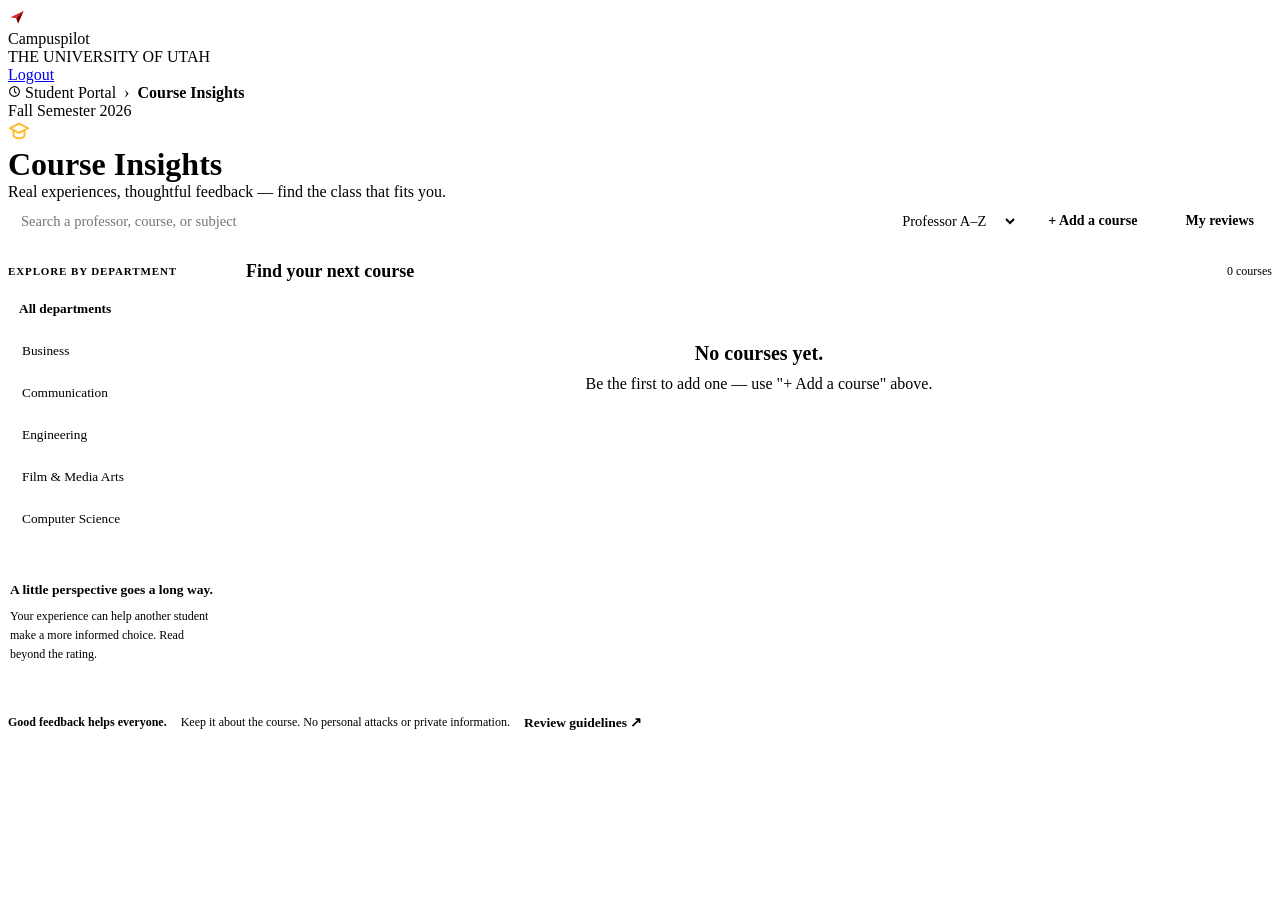
==== courseinsights/index.html @ b3905b47 "Merge 797ec67092b99e7bcdb2ca31912d085d77cd6ab2 into 6472e9dd17a792060daaa06fcd96205eb6a6abcb" ====
<!doctype html>
<html lang="en">
<head>
<meta charset="UTF-8">
<meta name="viewport" content="width=device-width, initial-scale=1.0">
<title>Campuspilot — Course Insights</title>
<link rel="stylesheet" href="../shared/styles.css">
<style>
#ciRoot{
  /* Palette mapped onto the SHARED CampusPilot design tokens (shared/styles.css)
     instead of a page-specific theme, so Course Insights matches Campus Jobs /
     Calendar / Lost & Found exactly. */
  --accent:var(--red); --accent-dark:var(--red-dark); --tint:var(--red-tint); --tint-border:#F3D4D4;
  --card:var(--surface); --border-strong:#D6D6D6;
  --text:var(--ink); --text-2:var(--ink); --chip:#F0F0F2;
  --blue:var(--granite); --blue-tint:var(--granite-tint); --amber:var(--gold); --amber-tint:var(--gold-tint);
}
#ciRoot *{box-sizing:border-box}
#ciRoot a{color:var(--accent);text-decoration:none}
#ciRoot a:hover{color:var(--accent-dark);text-decoration:underline}
#ciRoot button,#ciRoot input,#ciRoot select,#ciRoot textarea{font-family:inherit}
#ciRoot button{cursor:pointer}
#ciRoot .skip{position:fixed;top:-100px;left:8px;background:#fff;padding:10px;z-index:9999;border-radius:6px}
#ciRoot .skip:focus{top:8px}

#ciRoot h1,#ciRoot h2,#ciRoot h3{font-family:'Roboto Slab',Georgia,serif;color:var(--text);margin:0}
#ciRoot p{color:var(--muted);margin:0;line-height:1.6}
#ciRoot .eyebrow{font-size:13px;font-weight:600;letter-spacing:.08em;text-transform:uppercase;color:var(--accent)}
#ciRoot .subtle{font-size:12px;color:var(--muted)}

/* buttons */
#ciRoot button{font-family:inherit;border:0;border-radius:8px}
#ciRoot button:not(.text):not(.secondary):not(.filter):not([data-tab]){background:var(--accent);color:#fff;padding:13px 20px;font-weight:700;font-size:14.5px}
#ciRoot button:not(.text):not(.secondary):not(.filter):not([data-tab]):hover{background:var(--accent-dark)}
#ciRoot button:disabled{opacity:.55;cursor:wait}
#ciRoot .secondary,#ciRoot [data-tab]{background:#fff;color:var(--text);border:1px solid var(--border);padding:11px 18px;font-weight:700;font-size:14px}
#ciRoot .secondary.active,#ciRoot [data-tab].active{background:var(--accent);color:#fff;border-color:var(--accent)}
#ciRoot .text{background:none!important;color:var(--accent)!important;padding:0!important;font-weight:700;font-size:13.5px}
#ciRoot .text:hover{text-decoration:underline}
#ciRoot .filter{display:block;background:transparent;color:var(--text);width:100%;text-align:left;margin:2px 0;padding:12px 14px;font-weight:400;border-radius:8px}
#ciRoot .filter.active{background:var(--sidebar-active-bg);border-left:3px solid var(--accent);font-weight:600;color:var(--accent);padding-left:11px}

/* inputs */
#ciRoot input,#ciRoot select,#ciRoot textarea{border:1px solid var(--border);background:#fff;color:var(--text);border-radius:8px;padding:11px 13px;font-size:14.5px;max-width:100%}
#ciRoot input:focus,#ciRoot select:focus,#ciRoot textarea:focus{outline:none;border-color:var(--accent);box-shadow:0 0 0 3px var(--tint)}
#ciRoot textarea{resize:vertical;min-height:120px;width:100%}
#ciRoot form input:not([type=checkbox]),#ciRoot form select{width:100%}

/* toolbar / search / department sidebar */
#ciRoot .toolbar{display:flex;gap:12px;margin-bottom:20px;flex-wrap:wrap;align-items:center}
#ciRoot .search{flex:1;min-width:200px}
#ciRoot .search input{width:100%}
#ciRoot .layout{display:grid;grid-template-columns:210px 1fr;gap:28px}
#ciRoot .sidebar h3{font-size:11px;letter-spacing:.08em;text-transform:uppercase;color:var(--muted-2);margin:4px 0 12px;font-weight:700}
#ciRoot .side-note{border-top:1px solid var(--border);margin-top:22px;padding:18px 2px 0;font-size:12px;line-height:1.6;color:var(--muted)}
#ciRoot .side-note strong{display:block;color:var(--text);font-size:13.5px;margin-bottom:6px;font-weight:700}
#ciRoot .result-heading{display:flex;justify-content:space-between;align-items:center;margin:0 0 16px;gap:10px;flex-wrap:wrap}
#ciRoot .result-heading h2{font-size:18px;font-weight:700}

/* course cards */
#ciRoot .cards{display:grid;grid-template-columns:repeat(2,minmax(0,1fr));gap:16px}
#ciRoot .card{background:#fff;border:1px solid var(--border);border-radius:var(--r-lg);box-shadow:var(--shadow-card);padding:20px;display:flex;flex-direction:column;gap:12px}
#ciRoot .card-head{display:flex;justify-content:space-between;align-items:flex-start;gap:12px}
#ciRoot .card-head h3{font-size:19px;font-weight:600;letter-spacing:0;font-family:'Roboto Slab',Georgia,serif}
#ciRoot .badge{display:inline-flex;align-items:center;font-size:11px;letter-spacing:.02em;padding:5px 10px;border-radius:6px;background:var(--chip);color:var(--text-2);white-space:nowrap;flex-shrink:0;font-weight:700}
#ciRoot .card>p{font-size:13px;color:var(--muted)}
#ciRoot .card-course-title{font-size:14px;color:var(--text);font-weight:600;margin-top:-6px}
#ciRoot .card-prof{font-size:12px;color:var(--muted);margin-top:-6px}
#ciRoot .rating{display:flex;gap:12px;align-items:center;padding:14px 0;border-top:1px solid var(--border);border-bottom:1px solid var(--border)}
#ciRoot .score{font-size:28px;font-weight:700;color:var(--accent);font-family:'Roboto Slab',Georgia,serif}
#ciRoot .stars{letter-spacing:2px;color:var(--accent);font-size:13px}
#ciRoot .card .text{align-self:flex-start}
#ciRoot .empty{padding:44px 20px;background:var(--bg);border:1px dashed var(--border);text-align:center;border-radius:var(--r-lg)}
#ciRoot .empty h2{font-size:20px;margin-bottom:6px}

/* course detail + reviews */
#ciRoot .detail-head{display:flex;justify-content:space-between;align-items:flex-start;gap:20px;margin:16px 0 10px;flex-wrap:wrap}
#ciRoot .detail-head h2{margin:6px 0;font-size:28px;font-family:'Roboto Slab',Georgia,serif}
#ciRoot .detail-course-title{font-size:16px;color:var(--text);font-weight:600;margin:0}
#ciRoot .detail-prof{font-size:13px;color:var(--muted);margin:4px 0 0}
#ciRoot .review{background:#fff;border:1px solid var(--border);border-radius:var(--r-md);padding:20px;margin:12px 0}
#ciRoot .review p{white-space:pre-wrap;overflow-wrap:anywhere;color:var(--text);margin-top:10px}
#ciRoot .review-top{display:flex;justify-content:space-between;gap:12px;font-size:12px;color:var(--muted-2)}
#ciRoot .review-top strong{color:var(--text)}
#ciRoot .review .actions{margin-top:14px;display:flex;gap:8px;flex-wrap:wrap}
#ciRoot .pill{display:inline-block;padding:4px 9px;background:var(--chip);color:var(--text-2);font-size:11px;border-radius:6px;margin:3px 3px 0 0;font-weight:600}

/* admin */
#ciRoot .stat-grid{display:flex;gap:14px;margin-bottom:22px;flex-wrap:wrap}
#ciRoot .stat{flex:1;min-width:150px;background:#fff;border:1px solid var(--border);border-radius:var(--r-lg);box-shadow:var(--shadow-card);padding:16px 18px}
#ciRoot .stat strong{display:block;font-size:28px;font-family:'Roboto Slab',Georgia,serif;color:var(--text)}
#ciRoot .stat span{font-size:12px;color:var(--muted)}
#ciRoot .admin-tabs{display:flex;gap:10px;margin-bottom:20px;flex-wrap:wrap}

/* footer */
#ciRoot footer{border-top:1px solid var(--border);margin-top:28px;padding:22px 0 0;display:flex;gap:14px;align-items:center;flex-wrap:wrap;font-size:12px;color:var(--muted)}
#ciRoot footer strong{color:var(--text)}

/* modal / form */
#ciRoot dialog{border:0;border-radius:var(--r-lg);padding:30px;max-width:540px;width:calc(100% - 30px);background:#fff;max-height:90vh;overflow:auto;box-shadow:0 40px 80px -20px rgba(0,0,0,.4)}
#ciRoot dialog::backdrop{background:rgba(20,16,16,.5)}
#ciRoot dialog h2{margin:6px 0 16px}
#ciRoot .close{position:absolute;right:14px;top:14px;background:transparent;border:0;color:var(--muted);font-size:22px;padding:5px 10px;border-radius:6px}
#ciRoot .close:hover{background:var(--bg)}
#ciRoot label{display:block;font-size:12px;margin:14px 0 6px;font-weight:700;color:var(--text)}
#ciRoot .row{display:grid;grid-template-columns:1fr 1fr;gap:12px}
#ciRoot .check{display:flex;gap:9px;align-items:flex-start;font-weight:400;line-height:1.6;color:var(--text)}
#ciRoot .check input{margin-top:4px;width:auto}
#ciRoot form .actions{margin-top:20px}
#ciRoot .error{color:var(--accent);font-size:13px;line-height:1.5;white-space:pre-wrap;margin:6px 0 0}

@media(max-width:850px){
  #ciRoot .layout{grid-template-columns:1fr}
  #ciRoot .sidebar{display:flex;flex-wrap:wrap;gap:6px}
  #ciRoot .sidebar h3,#ciRoot .side-note{display:none}
  #ciRoot .filter{width:auto}
  #ciRoot .cards{grid-template-columns:1fr}
}
@media(max-width:570px){
  #ciRoot .detail-head{flex-direction:column}
  #ciRoot .row{grid-template-columns:1fr}
  #ciRoot .stat-grid{flex-wrap:wrap}
}
</style>
</head>
<body data-admin="false">

<div class="page" id="page-courseinsights">
  <div class="topbar">
    <div class="topbar-brand">
      <div class="topbar-logo"><svg width="18" height="18" viewBox="0 0 24 24" fill="none"><polygon points="21,3.5 3,12.5 10.8,13.2" fill="#D42A2A"/><polygon points="21,3.5 10.8,13.2 13.5,21" fill="#7A0000"/></svg></div>
      <div class="topbar-name">Campuspilot</div>
      <div class="topbar-sub"><span>THE UNIVERSITY OF UTAH</span></div>
    </div>
    <div class="topbar-right">
      <div class="topbar-avatar"></div><span class="topbar-username"></span>
      <a class="topbar-logout" href="../login/index.html" onclick="logout();return false;">Logout</a>
    </div>
  </div>
  <div class="breadcrumb-bar">
    <div class="breadcrumb-left">
      <svg width="13" height="13" viewBox="0 0 24 24" fill="none" stroke="currentColor" stroke-width="2" stroke-linecap="round" stroke-linejoin="round"><circle cx="12" cy="12" r="9"/><path d="M12 7v5l3 3"/></svg>
      Student Portal &nbsp;&rsaquo;&nbsp; <b>Course Insights</b>
    </div>
    <div class="breadcrumb-right">Fall Semester 2026</div>
  </div>

  <div class="app-shell">
    <aside class="nav-rail" id="navrail"></aside>

    <main class="main-col">
<div id="ciRoot">
<a class="skip" href="#ciMain">Skip to content</a>
<div class="feature-head">
  <div class="feature-head-icon" style="background:var(--gold-tint);"><svg width="22" height="22" viewBox="0 0 24 24" fill="none" stroke="#FFB81D" stroke-width="2" stroke-linecap="round" stroke-linejoin="round"><path d="M12 4 2 9l10 5 10-5-10-5Z"/><path d="M6 12v5c0 1.5 3 3 6 3s6-1.5 6-3v-5"/></svg></div>
  <div>
    <h1>Course Insights</h1>
    <div class="fh-sub">Real experiences, thoughtful feedback &mdash; find the class that fits you.</div>
  </div>
</div>
<div id="ciMain">
<div id="content"></div>
<footer><strong>Good feedback helps everyone.</strong><span>Keep it about the course. No personal attacks or private information.</span><button id="guidelines" class="text">Review guidelines ↗</button></footer>
</div>
<div id="toast-host"></div>
<dialog id="modal"><button id="closeModal" class="close" aria-label="Close dialog">×</button><div id="modalContent"></div></dialog>
</div>
    </main>
  </div>
</div>

<script src="../shared/session.js"></script>
<script src="../shared/toast.js"></script>
<script src="../shared/nav.js"></script>
<script src="../shared/feedback.js"></script>
<script src="./admin-actions.js"></script>
<script>
var SESSION = requireSession();
mountNavRail('navrail', 'courseinsights');
if(SESSION && SESSION.role === 'admin'){ window.location.href = 'admin.html'; }
</script>
<script>
const ADMIN = !!(typeof SESSION!=='undefined' && SESSION && SESSION.role==='admin');
const $=s=>document.querySelector(s), esc=v=>String(v??'').replace(/[&<>"']/g,c=>({'&':'&amp;','<':'&lt;','>':'&gt;','"':'&quot;',"'":'&#39;'}[c]));
/* "1 reviews" / "1 courses" read as a typo no matter how many times a
   student sees it -- this just pluralizes any "N word" label correctly. */
const plural=(n,word)=>n+' '+word+(n===1?'':'s');
const departments=['All departments','Business','Communication','Engineering','Film & Media Arts','Computer Science'];
const CI_STORE_KEY='campuspilot.courseinsights.v1';
/* No seed/demo courses or reviews -- Course Insights starts genuinely
   empty until a real course is added (via "+ Add a course") and real
   reviews are written for it. */
function ciSeed(){return {courses:[],reviews:[],reports:[]}}
/* On an empty store this just caches an in-memory/local default -- it
   must NOT call ciSave() (which pushes to the server): ciLoad() can run
   before, or if, this device's cpSyncPull has resolved (e.g. a pull
   that failed over the network), and pushing an empty seed here would
   overwrite another device's real data. The server only gets written
   to by a real user action (add course, write a review, etc.). */
function ciLoad(){try{const raw=localStorage.getItem(CI_STORE_KEY);if(raw)return JSON.parse(raw)}catch{}const seed=ciSeed();try{localStorage.setItem(CI_STORE_KEY,JSON.stringify(seed))}catch{}return seed}
function ciSave(s){try{localStorage.setItem(CI_STORE_KEY,JSON.stringify(s))}catch{}if(typeof cpSyncPush==='function')cpSyncPush(CI_STORE_KEY,s)}
let courses=[],reviews=[],selected=null,department='All departments',query='',sort='name',mine=false,adminTab='reports';
function toast(msg){showToast(msg)}
function modal(html){$('#modalContent').innerHTML=html;$('#modal').showModal()}
$('#closeModal').onclick=()=>$('#modal').close();
$('#modal').addEventListener('click',e=>{if(e.target===$('#modal'))$('#modal').close()});
async function submit(form,job){const b=form.querySelector('[type=submit]'),err=form.querySelector('.error');b.disabled=true;err.textContent='';try{await job()}catch(e){err.textContent=e.message}finally{b.disabled=false}}
$('#guidelines').onclick=()=>modal(`<div class="eyebrow">COMMUNITY GUIDELINES</div><h2>Helpful, honest, respectful.</h2><p>Write only about a course you completed. Explain the teaching, workload, feedback, and learning experience with specific examples.</p><p style="margin-top:12px">No personal attacks, threats, discrimination, private information, or claims unrelated to teaching. Report content that breaks these rules.</p><p style="margin-top:12px">Reviews are anonymous to other students. One review per course and term. New and edited reviews are checked before publication. Negative feedback is welcome when it follows these rules.</p>`);
function start(){courses=ciLoad().courses.filter(c=>c.active!==false);if(ADMIN)admin();else list()}
function list(){selected=null;mine=false;$('#content').innerHTML=`<div class="toolbar"><label class="search" style="margin:0"><input id="search" aria-label="Search professors or courses" placeholder="Search a professor, course, or subject" value="${esc(query)}"></label><select id="sort" aria-label="Sort courses"><option value="name">Professor A–Z</option><option value="rating">Highest rated</option><option value="count">Most reviewed</option></select><button id="addCourse" class="secondary">+ Add a course</button><button id="myReviews" class="secondary">My reviews</button></div><div class="layout"><aside class="sidebar"><h3>Explore by department</h3>${[...new Set([...departments,...courses.map(c=>c.department)])].map(d=>`<button class="filter ${d===department?'active':''}" data-dept="${esc(d)}">${esc(d)}</button>`).join('')}<div class="side-note"><strong>A little perspective goes a long way.</strong>Your experience can help another student make a more informed choice. Read beyond the rating.</div></aside><section><div class="result-heading"><h2>Find your next course</h2><span id="count" class="subtle"></span></div><div id="cards" class="cards"></div></section></div>`;$('#sort').value=sort;$('#search').oninput=e=>{query=e.target.value;renderCards()};$('#sort').onchange=e=>{sort=e.target.value;renderCards()};document.querySelectorAll('[data-dept]').forEach(b=>b.onclick=()=>{department=b.dataset.dept;list()});$('#myReviews').onclick=myReviews;$('#addCourse').onclick=addCourseForm;renderCards()}
function addCourseForm(){modal(`<h2>Register a course</h2><p class="subtle" style="margin-top:4px">Don't see your course listed? Add it so you — and other students — can review it.</p><form id="addCourseForm">${[['professor','Professor','e.g. Alex Morgan'],['code','Course code','e.g. IS 2010'],['title','Course title','e.g. Introduction to Information Systems'],['department','Department','e.g. Business']].map(([key,label,ph])=>`<label for="nc_${key}">${label}</label><input id="nc_${key}" required maxlength="150" placeholder="${ph}">`).join('')}<p class="error" role="alert"></p><div class="actions"><button type="submit">Add course</button></div></form>`);$('#addCourseForm').onsubmit=e=>{e.preventDefault();submit(e.target,async()=>{const vals={professor:$('#nc_professor').value.trim(),code:$('#nc_code').value.trim(),title:$('#nc_title').value.trim(),department:$('#nc_department').value.trim()};const s=ciLoad();const dupe=s.courses.find(c=>c.code.toLowerCase()===vals.code.toLowerCase()&&c.professor.toLowerCase()===vals.professor.toLowerCase());if(dupe)throw new Error('That course and professor are already listed below.');const nc={id:'c'+Date.now(),...vals,average:0,review_count:0,active:true};s.courses.push(nc);ciSave(s);courses.push(nc);$('#modal').close();toast('Course added. You can write the first review now.');detail(nc.id)})}}
function renderCards(){let rows=courses.filter(c=>(department==='All departments'||c.department===department)&&[c.professor,c.code,c.title,c.department].join(' ').toLowerCase().includes(query.trim().toLowerCase()));rows.sort((a,b)=>sort==='rating'?Number(b.average||0)-Number(a.average||0):sort==='count'?b.review_count-a.review_count:a.professor.localeCompare(b.professor));$('#count').textContent=plural(rows.length,'course');$('#cards').innerHTML=rows.map(c=>`<article class="card"><div class="card-head"><h3>${esc(c.code)}</h3><span class="badge">${esc(c.department)}</span></div><p class="card-course-title">${esc(c.title)}</p><p class="card-prof">${esc(c.professor)}</p><div class="rating"><span class="score">${c.average?Number(c.average).toFixed(1):'—'}</span><div><div class="stars" aria-hidden="true">${c.average?'★'.repeat(Math.round(c.average)):'☆☆☆☆☆'}</div><span class="subtle">${plural(c.review_count,'review')} · out of 5</span></div></div><button class="text" data-course="${esc(c.id)}">View course & reviews <span aria-hidden="true">↗</span></button></article>`).join('')||(courses.length?'<div class="empty" style="grid-column:1/-1"><h2>No courses found.</h2><p>Try another name, course code, or department.</p></div>':'<div class="empty" style="grid-column:1/-1"><h2>No courses yet.</h2><p>Be the first to add one — use "+ Add a course" above.</p></div>');document.querySelectorAll('[data-course]').forEach(b=>b.onclick=()=>detail(b.dataset.course))}
function detail(id){selected=courses.find(c=>c.id===id);mine=false;const c=selected;reviews=ciLoad().reviews.filter(r=>r.course_id===id&&r.status==='published');$('#content').innerHTML=`<button id="back" class="text">← All courses</button><div class="detail-head"><div><span class="eyebrow">${esc(c.department)}</span><h2>${esc(c.code)}</h2><p class="detail-course-title">${esc(c.title)}</p><p class="detail-prof">${esc(c.professor)}</p></div><button id="write">Write a review ↗</button></div><div class="subtle">${c.average?Number(c.average).toFixed(1)+'/5':'No rating yet'} · ${plural(c.review_count,'published review')} · Most recent first</div><div id="reviews"></div>`;$('#back').onclick=list;$('#write').onclick=()=>writeReview();renderReviews()}
function renderReviews(){const target=$('#reviews');target.innerHTML=reviews.map(r=>`<article class="review"><div class="review-top"><strong>Anonymous student · ${esc(r.term)}</strong><span>${new Date(r.created_at).toLocaleDateString('en-US',{month:'short',day:'numeric',year:'numeric'})}</span></div>${r.course_label?`<p><strong>${esc(r.course_label)}</strong></p>`:''}<div style="margin-top:12px"><span class="pill">Overall ${r.rating}/5</span><span class="pill">Difficulty ${r.difficulty}/5</span>${mine?`<span class="pill">${esc(r.status)}</span>`:''}</div><p>${esc(r.body)}</p><div class="actions">${r.is_mine?`<button class="text" data-edit="${r.id}">Edit review</button><button class="text" data-delete="${r.id}">Delete</button>`:`<button class="text" data-report="${r.id}">Report review</button>`}</div></article>`).join('')||'<div class="empty"><h2>No reviews yet.</h2><p>Published reviews will appear here after moderation.</p></div>';target.querySelectorAll('[data-edit]').forEach(b=>b.onclick=()=>{const r=reviews.find(x=>x.id===b.dataset.edit);if(mine)selected=courses.find(c=>c.id===r.course_id)||{id:r.course_id,code:r.code,professor:r.professor};writeReview(r)});target.querySelectorAll('[data-delete]').forEach(b=>b.onclick=()=>deleteReview(b.dataset.delete));target.querySelectorAll('[data-report]').forEach(b=>b.onclick=()=>reportReview(b.dataset.report))}
function writeReview(r){const year=new Date().getFullYear();modal(`<div class="eyebrow">${esc(selected.code)} / ${esc(selected.professor)}</div><h2>${r?'Edit your':'Share your'} experience</h2><form id="reviewForm"><div class="row"><div><label for="termSeason">Completed term</label><select id="termSeason"><option>Spring</option><option>Summer</option><option>Fall</option></select></div><div><label for="termYear">Year</label><input id="termYear" type="number" min="2000" max="${year}" value="${r?esc(r.term.split(' ')[1]):year}" required></div></div><div class="row"><div><label for="rating">Overall experience</label><select id="rating">${[5,4,3,2,1].map(n=>`<option value="${n}">${n} — ${['','Poor','Fair','Good','Very good','Excellent'][n]}</option>`).join('')}</select></div><div><label for="difficulty">Difficulty</label><select id="difficulty">${[1,2,3,4,5].map(n=>`<option value="${n}">${n} — ${['','Very easy','Easy','Moderate','Hard','Very hard'][n]}</option>`).join('')}</select></div></div><label for="body">Your review</label><textarea id="body" minlength="30" maxlength="3000" required placeholder="What should a future student know? Teaching, workload, feedback…">${esc(r?.body||'')}</textarea><p class="subtle">30–3,000 characters. New and edited reviews await moderation.</p><label class="check"><input type="checkbox" required>I completed this course and agree to the review guidelines.</label><p class="error" role="alert"></p><div class="actions"><button type="submit">Submit for review ↗</button></div></form>`);if(r){$('#termSeason').value=r.term.split(' ')[0];$('#rating').value=r.rating;$('#difficulty').value=r.difficulty}else $('#difficulty').value=3;$('#reviewForm').onsubmit=e=>{e.preventDefault();submit(e.target,async()=>{const vals={term:$('#termSeason').value+' '+$('#termYear').value,rating:Number($('#rating').value),difficulty:Number($('#difficulty').value),body:$('#body').value.trim()};const s=ciLoad();if(r){Object.assign(s.reviews.find(x=>x.id===r.id),vals,{status:'pending'})}else{s.reviews.push({id:'r'+Date.now(),course_id:selected.id,course_label:selected.code+' · '+selected.professor,...vals,created_at:new Date().toISOString(),status:'pending',is_mine:true})}ciSave(s);$('#modal').close();toast('Submitted. Your review will appear after moderation.');myReviews()})}}
function myReviews(){mine=true;reviews=ciLoad().reviews.filter(r=>r.is_mine);$('#content').innerHTML='<button id="back" class="text">← All courses</button><h2 style="margin:14px 0">My reviews</h2><div id="reviews"></div>';$('#back').onclick=()=>{mine=false;list()};renderReviews()}
function deleteReview(id){modal('<h2>Delete this review?</h2><p style="margin-top:8px">This permanently removes your review and its rating.</p><form id="confirm" style="margin-top:4px"><p class="error" role="alert"></p><div class="actions"><button type="submit">Delete review</button></div></form>');$('#confirm').onsubmit=e=>{e.preventDefault();submit(e.target,async()=>{const s=ciLoad();s.reviews=s.reviews.filter(r=>r.id!==id);ciSave(s);$('#modal').close();myReviews();toast('Review deleted.')})}}
function reportReview(id){modal('<h2>Report a review</h2><p style="margin-top:8px">Tell the moderation team what needs attention. Disagreeing with a rating alone is not a reason to remove it.</p><form id="report"><label for="reason">Reason</label><textarea id="reason" minlength="10" maxlength="1000" required></textarea><p class="error" role="alert"></p><div class="actions"><button type="submit">Send report</button></div></form>');$('#report').onsubmit=e=>{e.preventDefault();submit(e.target,async()=>{const s=ciLoad();const rev=s.reviews.find(x=>x.id===id);s.reports.push({id:'rep'+Date.now(),review_id:id,report_id:'rep'+Date.now(),course_label:rev?rev.course_label:'',body:rev?rev.body:'',reason:$('#reason').value.trim(),status:'open'});ciSave(s);$('#modal').close();toast('Report sent to the moderation team.')})}}
function admin(){adminShell();adminLoad()}
function adminShell(){const s=ciLoad();const pendingCount=s.reviews.filter(r=>r.status==='pending').length;const openReportsCount=s.reports.filter(r=>r.status!=='resolved').length;const activeCoursesCount=s.courses.filter(c=>c.active!==false).length;$('#content').innerHTML=`<div class="stat-grid"><div class="stat"><strong>${pendingCount}</strong><span>Pending reviews</span></div><div class="stat"><strong>${openReportsCount}</strong><span>Open reports</span></div><div class="stat"><strong>${activeCoursesCount}</strong><span>Active courses</span></div></div><div class="admin-tabs">${['reports','pending','courses'].map(t=>`<button data-tab="${t}" class="secondary ${t===adminTab?'active':''}">${{reports:'Reported reviews',pending:'Pending approval',courses:'Course directory'}[t]}</button>`).join('')}</div><div id="adminBody"></div>`;document.querySelectorAll('[data-tab]').forEach(b=>b.onclick=()=>{adminTab=b.dataset.tab;adminShell();adminLoad()})}
function adminLoad(){const area=$('#adminBody');const s=ciLoad();if(adminTab==='courses'){area.innerHTML='<button id="newCourse">Add a course +</button>'+s.courses.filter(c=>!c.deleted_at).map(c=>`<article class="review"><strong>${esc(c.code)} · ${esc(c.professor)}</strong><p style="margin-top:4px">${esc(c.title)} / ${esc(c.department)} ${c.active===false?'· Archived':''}</p><div class="actions"><button class="text" data-manage="${esc(c.id)}">Edit course</button><button type="button" class="text" data-delete-course="${esc(c.id)}">Delete course</button></div></article>`).join('');$('#newCourse').onclick=()=>courseForm();area.querySelectorAll('[data-manage]').forEach(b=>b.onclick=()=>courseForm(s.courses.find(c=>c.id===b.dataset.manage)));area.querySelectorAll('[data-delete-course]').forEach(b=>b.onclick=()=>confirmCourseDeletion(s.courses.find(c=>c.id===b.dataset.deleteCourse)));return}let rows=[];if(adminTab==='reports')rows=s.reports.filter(r=>r.status!=='resolved').map(r=>({id:r.review_id,report_id:r.report_id,course_label:r.course_label,body:r.body,reason:r.reason,status:'reported'}));else rows=s.reviews.filter(r=>r.status==='pending').map(r=>({id:r.id,report_id:'',course_label:r.course_label,body:r.body,reason:'',status:'pending'}));area.innerHTML=rows.map(r=>`<article class="review"><span class="badge">${esc(r.status)}</span><h3 style="margin-top:10px">${esc(r.course_label)}</h3><p style="margin-top:6px">${esc(r.body)}</p>${r.reason?`<p style="margin-top:8px"><strong>Report:</strong> ${esc(r.reason)}</p>`:''}<div class="actions"><button data-mod="${r.id}" data-action="publish" data-report-id="${r.report_id||''}">${adminTab==='reports'?'Keep & resolve':'Approve'}</button><button class="secondary" data-mod="${r.id}" data-action="hide" data-report-id="${r.report_id||''}">Hide review</button></div></article>`).join('')||'<div class="empty"><h2>All caught up.</h2><p>No items need attention.</p></div>';area.querySelectorAll('[data-mod]').forEach(b=>b.onclick=()=>moderate(b.dataset))}
function moderate(d){const s=ciLoad();const rev=s.reviews.find(r=>r.id===d.mod);if(rev)rev.status=d.action==='publish'?'published':'hidden';if(d.reportId)s.reports=s.reports.filter(r=>r.report_id!==d.reportId);ciSave(s);adminShell();adminLoad();toast('Decision saved.')}
function courseForm(c){modal(`<h2>${c?'Edit':'Add'} course</h2><form id="courseForm">${[['professor','Professor'],['code','Course code'],['title','Course title'],['department','Department']].map(([key,label])=>`<label for="c_${key}">${label}</label><input id="c_${key}" required maxlength="150" value="${esc(c?.[key]||'')}">`).join('')}<label class="check"><input id="c_active" type="checkbox" ${!c||c.active?'checked':''}>Active (uncheck to archive)</label><p class="error" role="alert"></p><div class="actions"><button type="submit">Save course</button></div></form>`);$('#courseForm').onsubmit=e=>{e.preventDefault();submit(e.target,async()=>{const vals={professor:$('#c_professor').value.trim(),code:$('#c_code').value.trim(),title:$('#c_title').value.trim(),department:$('#c_department').value.trim(),active:$('#c_active').checked};const s=ciLoad();if(c){Object.assign(s.courses.find(x=>x.id===c.id),vals)}else{s.courses.push({id:'demo-'+Date.now(),...vals,average:0,review_count:0})}ciSave(s);$('#modal').close();adminShell();adminLoad();toast('Course saved.')})}}
if(typeof cpSyncPull==='function'){cpSyncPull([CI_STORE_KEY]).then(start)}else{start()}
</script>
</body>
</html>
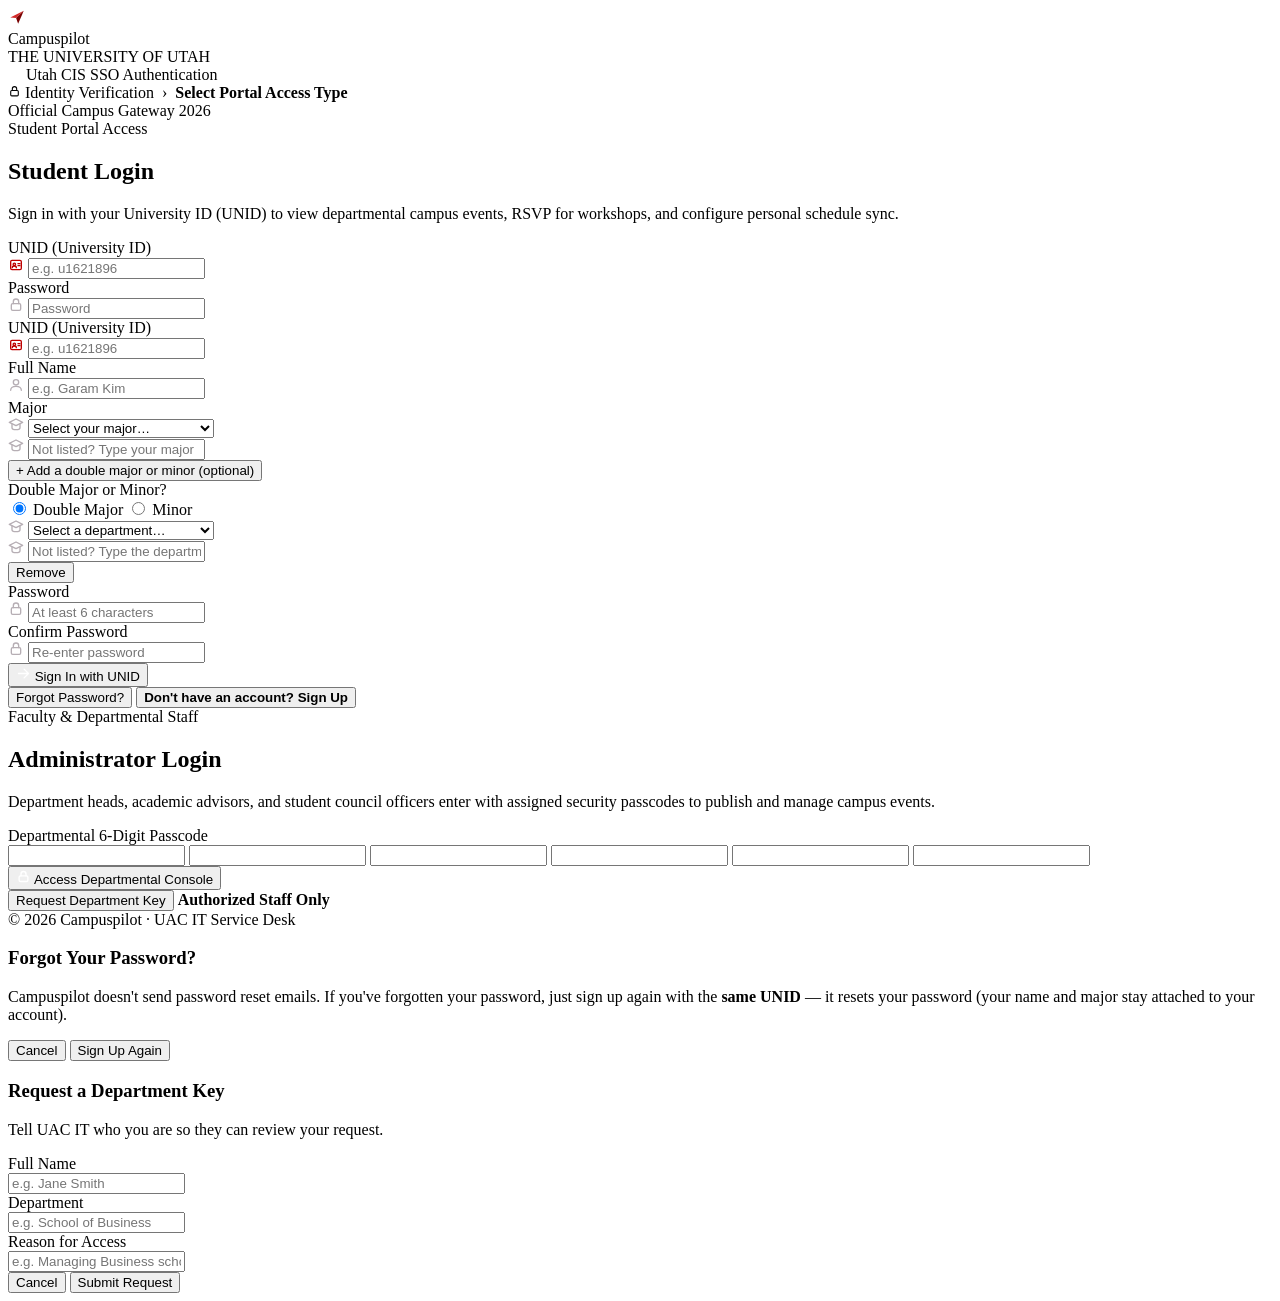
==== commit 9d5b0665: "Fix Course Insights: remove dead passphrase gate, recalc course ratings Course deletion required a C" ====
--- a/courseinsights/index.html
+++ b/courseinsights/index.html
@@ -212,14 +212,16 @@
 function renderCards(){let rows=courses.filter(c=>(department==='All departments'||c.department===department)&&[c.professor,c.code,c.title,c.department].join(' ').toLowerCase().includes(query.trim().toLowerCase()));rows.sort((a,b)=>sort==='rating'?Number(b.average||0)-Number(a.average||0):sort==='count'?b.review_count-a.review_count:a.professor.localeCompare(b.professor));$('#count').textContent=plural(rows.length,'course');$('#cards').innerHTML=rows.map(c=>`<article class="card"><div class="card-head"><h3>${esc(c.code)}</h3><span class="badge">${esc(c.department)}</span></div><p class="card-course-title">${esc(c.title)}</p><p class="card-prof">${esc(c.professor)}</p><div class="rating"><span class="score">${c.average?Number(c.average).toFixed(1):'—'}</span><div><div class="stars" aria-hidden="true">${c.average?'★'.repeat(Math.round(c.average)):'☆☆☆☆☆'}</div><span class="subtle">${plural(c.review_count,'review')} · out of 5</span></div></div><button class="text" data-course="${esc(c.id)}">View course & reviews <span aria-hidden="true">↗</span></button></article>`).join('')||(courses.length?'<div class="empty" style="grid-column:1/-1"><h2>No courses found.</h2><p>Try another name, course code, or department.</p></div>':'<div class="empty" style="grid-column:1/-1"><h2>No courses yet.</h2><p>Be the first to add one — use "+ Add a course" above.</p></div>');document.querySelectorAll('[data-course]').forEach(b=>b.onclick=()=>detail(b.dataset.course))}
 function detail(id){selected=courses.find(c=>c.id===id);mine=false;const c=selected;reviews=ciLoad().reviews.filter(r=>r.course_id===id&&r.status==='published');$('#content').innerHTML=`<button id="back" class="text">← All courses</button><div class="detail-head"><div><span class="eyebrow">${esc(c.department)}</span><h2>${esc(c.code)}</h2><p class="detail-course-title">${esc(c.title)}</p><p class="detail-prof">${esc(c.professor)}</p></div><button id="write">Write a review ↗</button></div><div class="subtle">${c.average?Number(c.average).toFixed(1)+'/5':'No rating yet'} · ${plural(c.review_count,'published review')} · Most recent first</div><div id="reviews"></div>`;$('#back').onclick=list;$('#write').onclick=()=>writeReview();renderReviews()}
 function renderReviews(){const target=$('#reviews');target.innerHTML=reviews.map(r=>`<article class="review"><div class="review-top"><strong>Anonymous student · ${esc(r.term)}</strong><span>${new Date(r.created_at).toLocaleDateString('en-US',{month:'short',day:'numeric',year:'numeric'})}</span></div>${r.course_label?`<p><strong>${esc(r.course_label)}</strong></p>`:''}<div style="margin-top:12px"><span class="pill">Overall ${r.rating}/5</span><span class="pill">Difficulty ${r.difficulty}/5</span>${mine?`<span class="pill">${esc(r.status)}</span>`:''}</div><p>${esc(r.body)}</p><div class="actions">${r.is_mine?`<button class="text" data-edit="${r.id}">Edit review</button><button class="text" data-delete="${r.id}">Delete</button>`:`<button class="text" data-report="${r.id}">Report review</button>`}</div></article>`).join('')||'<div class="empty"><h2>No reviews yet.</h2><p>Published reviews will appear here after moderation.</p></div>';target.querySelectorAll('[data-edit]').forEach(b=>b.onclick=()=>{const r=reviews.find(x=>x.id===b.dataset.edit);if(mine)selected=courses.find(c=>c.id===r.course_id)||{id:r.course_id,code:r.code,professor:r.professor};writeReview(r)});target.querySelectorAll('[data-delete]').forEach(b=>b.onclick=()=>deleteReview(b.dataset.delete));target.querySelectorAll('[data-report]').forEach(b=>b.onclick=()=>reportReview(b.dataset.report))}
-function writeReview(r){const year=new Date().getFullYear();modal(`<div class="eyebrow">${esc(selected.code)} / ${esc(selected.professor)}</div><h2>${r?'Edit your':'Share your'} experience</h2><form id="reviewForm"><div class="row"><div><label for="termSeason">Completed term</label><select id="termSeason"><option>Spring</option><option>Summer</option><option>Fall</option></select></div><div><label for="termYear">Year</label><input id="termYear" type="number" min="2000" max="${year}" value="${r?esc(r.term.split(' ')[1]):year}" required></div></div><div class="row"><div><label for="rating">Overall experience</label><select id="rating">${[5,4,3,2,1].map(n=>`<option value="${n}">${n} — ${['','Poor','Fair','Good','Very good','Excellent'][n]}</option>`).join('')}</select></div><div><label for="difficulty">Difficulty</label><select id="difficulty">${[1,2,3,4,5].map(n=>`<option value="${n}">${n} — ${['','Very easy','Easy','Moderate','Hard','Very hard'][n]}</option>`).join('')}</select></div></div><label for="body">Your review</label><textarea id="body" minlength="30" maxlength="3000" required placeholder="What should a future student know? Teaching, workload, feedback…">${esc(r?.body||'')}</textarea><p class="subtle">30–3,000 characters. New and edited reviews await moderation.</p><label class="check"><input type="checkbox" required>I completed this course and agree to the review guidelines.</label><p class="error" role="alert"></p><div class="actions"><button type="submit">Submit for review ↗</button></div></form>`);if(r){$('#termSeason').value=r.term.split(' ')[0];$('#rating').value=r.rating;$('#difficulty').value=r.difficulty}else $('#difficulty').value=3;$('#reviewForm').onsubmit=e=>{e.preventDefault();submit(e.target,async()=>{const vals={term:$('#termSeason').value+' '+$('#termYear').value,rating:Number($('#rating').value),difficulty:Number($('#difficulty').value),body:$('#body').value.trim()};const s=ciLoad();if(r){Object.assign(s.reviews.find(x=>x.id===r.id),vals,{status:'pending'})}else{s.reviews.push({id:'r'+Date.now(),course_id:selected.id,course_label:selected.code+' · '+selected.professor,...vals,created_at:new Date().toISOString(),status:'pending',is_mine:true})}ciSave(s);$('#modal').close();toast('Submitted. Your review will appear after moderation.');myReviews()})}}
+function writeReview(r){const year=new Date().getFullYear();modal(`<div class="eyebrow">${esc(selected.code)} / ${esc(selected.professor)}</div><h2>${r?'Edit your':'Share your'} experience</h2><form id="reviewForm"><div class="row"><div><label for="termSeason">Completed term</label><select id="termSeason"><option>Spring</option><option>Summer</option><option>Fall</option></select></div><div><label for="termYear">Year</label><input id="termYear" type="number" min="2000" max="${year}" value="${r?esc(r.term.split(' ')[1]):year}" required></div></div><div class="row"><div><label for="rating">Overall experience</label><select id="rating">${[5,4,3,2,1].map(n=>`<option value="${n}">${n} — ${['','Poor','Fair','Good','Very good','Excellent'][n]}</option>`).join('')}</select></div><div><label for="difficulty">Difficulty</label><select id="difficulty">${[1,2,3,4,5].map(n=>`<option value="${n}">${n} — ${['','Very easy','Easy','Moderate','Hard','Very hard'][n]}</option>`).join('')}</select></div></div><label for="body">Your review</label><textarea id="body" minlength="30" maxlength="3000" required placeholder="What should a future student know? Teaching, workload, feedback…">${esc(r?.body||'')}</textarea><p class="subtle">30–3,000 characters. New and edited reviews await moderation.</p><label class="check"><input type="checkbox" required>I completed this course and agree to the review guidelines.</label><p class="error" role="alert"></p><div class="actions"><button type="submit">Submit for review ↗</button></div></form>`);if(r){$('#termSeason').value=r.term.split(' ')[0];$('#rating').value=r.rating;$('#difficulty').value=r.difficulty}else $('#difficulty').value=3;$('#reviewForm').onsubmit=e=>{e.preventDefault();submit(e.target,async()=>{const vals={term:$('#termSeason').value+' '+$('#termYear').value,rating:Number($('#rating').value),difficulty:Number($('#difficulty').value),body:$('#body').value.trim()};const s=ciLoad();if(r){Object.assign(s.reviews.find(x=>x.id===r.id),vals,{status:'pending'})}else{s.reviews.push({id:'r'+Date.now(),course_id:selected.id,course_label:selected.code+' · '+selected.professor,...vals,created_at:new Date().toISOString(),status:'pending',is_mine:true})}ciRecalcCourse(s,r?r.course_id:selected.id);ciSave(s);$('#modal').close();toast('Submitted. Your review will appear after moderation.');myReviews()})}}
 function myReviews(){mine=true;reviews=ciLoad().reviews.filter(r=>r.is_mine);$('#content').innerHTML='<button id="back" class="text">← All courses</button><h2 style="margin:14px 0">My reviews</h2><div id="reviews"></div>';$('#back').onclick=()=>{mine=false;list()};renderReviews()}
-function deleteReview(id){modal('<h2>Delete this review?</h2><p style="margin-top:8px">This permanently removes your review and its rating.</p><form id="confirm" style="margin-top:4px"><p class="error" role="alert"></p><div class="actions"><button type="submit">Delete review</button></div></form>');$('#confirm').onsubmit=e=>{e.preventDefault();submit(e.target,async()=>{const s=ciLoad();s.reviews=s.reviews.filter(r=>r.id!==id);ciSave(s);$('#modal').close();myReviews();toast('Review deleted.')})}}
+function deleteReview(id){modal('<h2>Delete this review?</h2><p style="margin-top:8px">This permanently removes your review and its rating.</p><form id="confirm" style="margin-top:4px"><p class="error" role="alert"></p><div class="actions"><button type="submit">Delete review</button></div></form>');$('#confirm').onsubmit=e=>{e.preventDefault();submit(e.target,async()=>{const s=ciLoad();const rev=s.reviews.find(r=>r.id===id);s.reviews=s.reviews.filter(r=>r.id!==id);if(rev)ciRecalcCourse(s,rev.course_id);ciSave(s);$('#modal').close();myReviews();toast('Review deleted.')})}}
 function reportReview(id){modal('<h2>Report a review</h2><p style="margin-top:8px">Tell the moderation team what needs attention. Disagreeing with a rating alone is not a reason to remove it.</p><form id="report"><label for="reason">Reason</label><textarea id="reason" minlength="10" maxlength="1000" required></textarea><p class="error" role="alert"></p><div class="actions"><button type="submit">Send report</button></div></form>');$('#report').onsubmit=e=>{e.preventDefault();submit(e.target,async()=>{const s=ciLoad();const rev=s.reviews.find(x=>x.id===id);s.reports.push({id:'rep'+Date.now(),review_id:id,report_id:'rep'+Date.now(),course_label:rev?rev.course_label:'',body:rev?rev.body:'',reason:$('#reason').value.trim(),status:'open'});ciSave(s);$('#modal').close();toast('Report sent to the moderation team.')})}}
 function admin(){adminShell();adminLoad()}
 function adminShell(){const s=ciLoad();const pendingCount=s.reviews.filter(r=>r.status==='pending').length;const openReportsCount=s.reports.filter(r=>r.status!=='resolved').length;const activeCoursesCount=s.courses.filter(c=>c.active!==false).length;$('#content').innerHTML=`<div class="stat-grid"><div class="stat"><strong>${pendingCount}</strong><span>Pending reviews</span></div><div class="stat"><strong>${openReportsCount}</strong><span>Open reports</span></div><div class="stat"><strong>${activeCoursesCount}</strong><span>Active courses</span></div></div><div class="admin-tabs">${['reports','pending','courses'].map(t=>`<button data-tab="${t}" class="secondary ${t===adminTab?'active':''}">${{reports:'Reported reviews',pending:'Pending approval',courses:'Course directory'}[t]}</button>`).join('')}</div><div id="adminBody"></div>`;document.querySelectorAll('[data-tab]').forEach(b=>b.onclick=()=>{adminTab=b.dataset.tab;adminShell();adminLoad()})}
 function adminLoad(){const area=$('#adminBody');const s=ciLoad();if(adminTab==='courses'){area.innerHTML='<button id="newCourse">Add a course +</button>'+s.courses.filter(c=>!c.deleted_at).map(c=>`<article class="review"><strong>${esc(c.code)} · ${esc(c.professor)}</strong><p style="margin-top:4px">${esc(c.title)} / ${esc(c.department)} ${c.active===false?'· Archived':''}</p><div class="actions"><button class="text" data-manage="${esc(c.id)}">Edit course</button><button type="button" class="text" data-delete-course="${esc(c.id)}">Delete course</button></div></article>`).join('');$('#newCourse').onclick=()=>courseForm();area.querySelectorAll('[data-manage]').forEach(b=>b.onclick=()=>courseForm(s.courses.find(c=>c.id===b.dataset.manage)));area.querySelectorAll('[data-delete-course]').forEach(b=>b.onclick=()=>confirmCourseDeletion(s.courses.find(c=>c.id===b.dataset.deleteCourse)));return}let rows=[];if(adminTab==='reports')rows=s.reports.filter(r=>r.status!=='resolved').map(r=>({id:r.review_id,report_id:r.report_id,course_label:r.course_label,body:r.body,reason:r.reason,status:'reported'}));else rows=s.reviews.filter(r=>r.status==='pending').map(r=>({id:r.id,report_id:'',course_label:r.course_label,body:r.body,reason:'',status:'pending'}));area.innerHTML=rows.map(r=>`<article class="review"><span class="badge">${esc(r.status)}</span><h3 style="margin-top:10px">${esc(r.course_label)}</h3><p style="margin-top:6px">${esc(r.body)}</p>${r.reason?`<p style="margin-top:8px"><strong>Report:</strong> ${esc(r.reason)}</p>`:''}<div class="actions"><button data-mod="${r.id}" data-action="publish" data-report-id="${r.report_id||''}">${adminTab==='reports'?'Keep & resolve':'Approve'}</button><button class="secondary" data-mod="${r.id}" data-action="hide" data-report-id="${r.report_id||''}">Hide review</button></div></article>`).join('')||'<div class="empty"><h2>All caught up.</h2><p>No items need attention.</p></div>';area.querySelectorAll('[data-mod]').forEach(b=>b.onclick=()=>moderate(b.dataset))}
-function moderate(d){const s=ciLoad();const rev=s.reviews.find(r=>r.id===d.mod);if(rev)rev.status=d.action==='publish'?'published':'hidden';if(d.reportId)s.reports=s.reports.filter(r=>r.report_id!==d.reportId);ciSave(s);adminShell();adminLoad();toast('Decision saved.')}
+/* course.average/review_count are cached aggregates, not derived live on render -- nothing recomputed them when a review got published, edited, hidden, or deleted, so every course stayed stuck at whatever average/review_count it was created with (0/0), forever, even once reviews were approved. Call this anywhere a review's published-ness for a course could have changed. */
+function ciRecalcCourse(s,courseId){const c=s.courses.find(x=>x.id===courseId);if(!c)return;const pub=s.reviews.filter(r=>r.course_id===courseId&&r.status==='published');c.review_count=pub.length;c.average=pub.length?pub.reduce((sum,r)=>sum+Number(r.rating||0),0)/pub.length:0;}
+function moderate(d){const s=ciLoad();const rev=s.reviews.find(r=>r.id===d.mod);if(rev){rev.status=d.action==='publish'?'published':'hidden';ciRecalcCourse(s,rev.course_id)}if(d.reportId)s.reports=s.reports.filter(r=>r.report_id!==d.reportId);ciSave(s);adminShell();adminLoad();toast('Decision saved.')}
 function courseForm(c){modal(`<h2>${c?'Edit':'Add'} course</h2><form id="courseForm">${[['professor','Professor'],['code','Course code'],['title','Course title'],['department','Department']].map(([key,label])=>`<label for="c_${key}">${label}</label><input id="c_${key}" required maxlength="150" value="${esc(c?.[key]||'')}">`).join('')}<label class="check"><input id="c_active" type="checkbox" ${!c||c.active?'checked':''}>Active (uncheck to archive)</label><p class="error" role="alert"></p><div class="actions"><button type="submit">Save course</button></div></form>`);$('#courseForm').onsubmit=e=>{e.preventDefault();submit(e.target,async()=>{const vals={professor:$('#c_professor').value.trim(),code:$('#c_code').value.trim(),title:$('#c_title').value.trim(),department:$('#c_department').value.trim(),active:$('#c_active').checked};const s=ciLoad();if(c){Object.assign(s.courses.find(x=>x.id===c.id),vals)}else{s.courses.push({id:'demo-'+Date.now(),...vals,average:0,review_count:0})}ciSave(s);$('#modal').close();adminShell();adminLoad();toast('Course saved.')})}}
 if(typeof cpSyncPull==='function'){cpSyncPull([CI_STORE_KEY]).then(start)}else{start()}
 </script>
